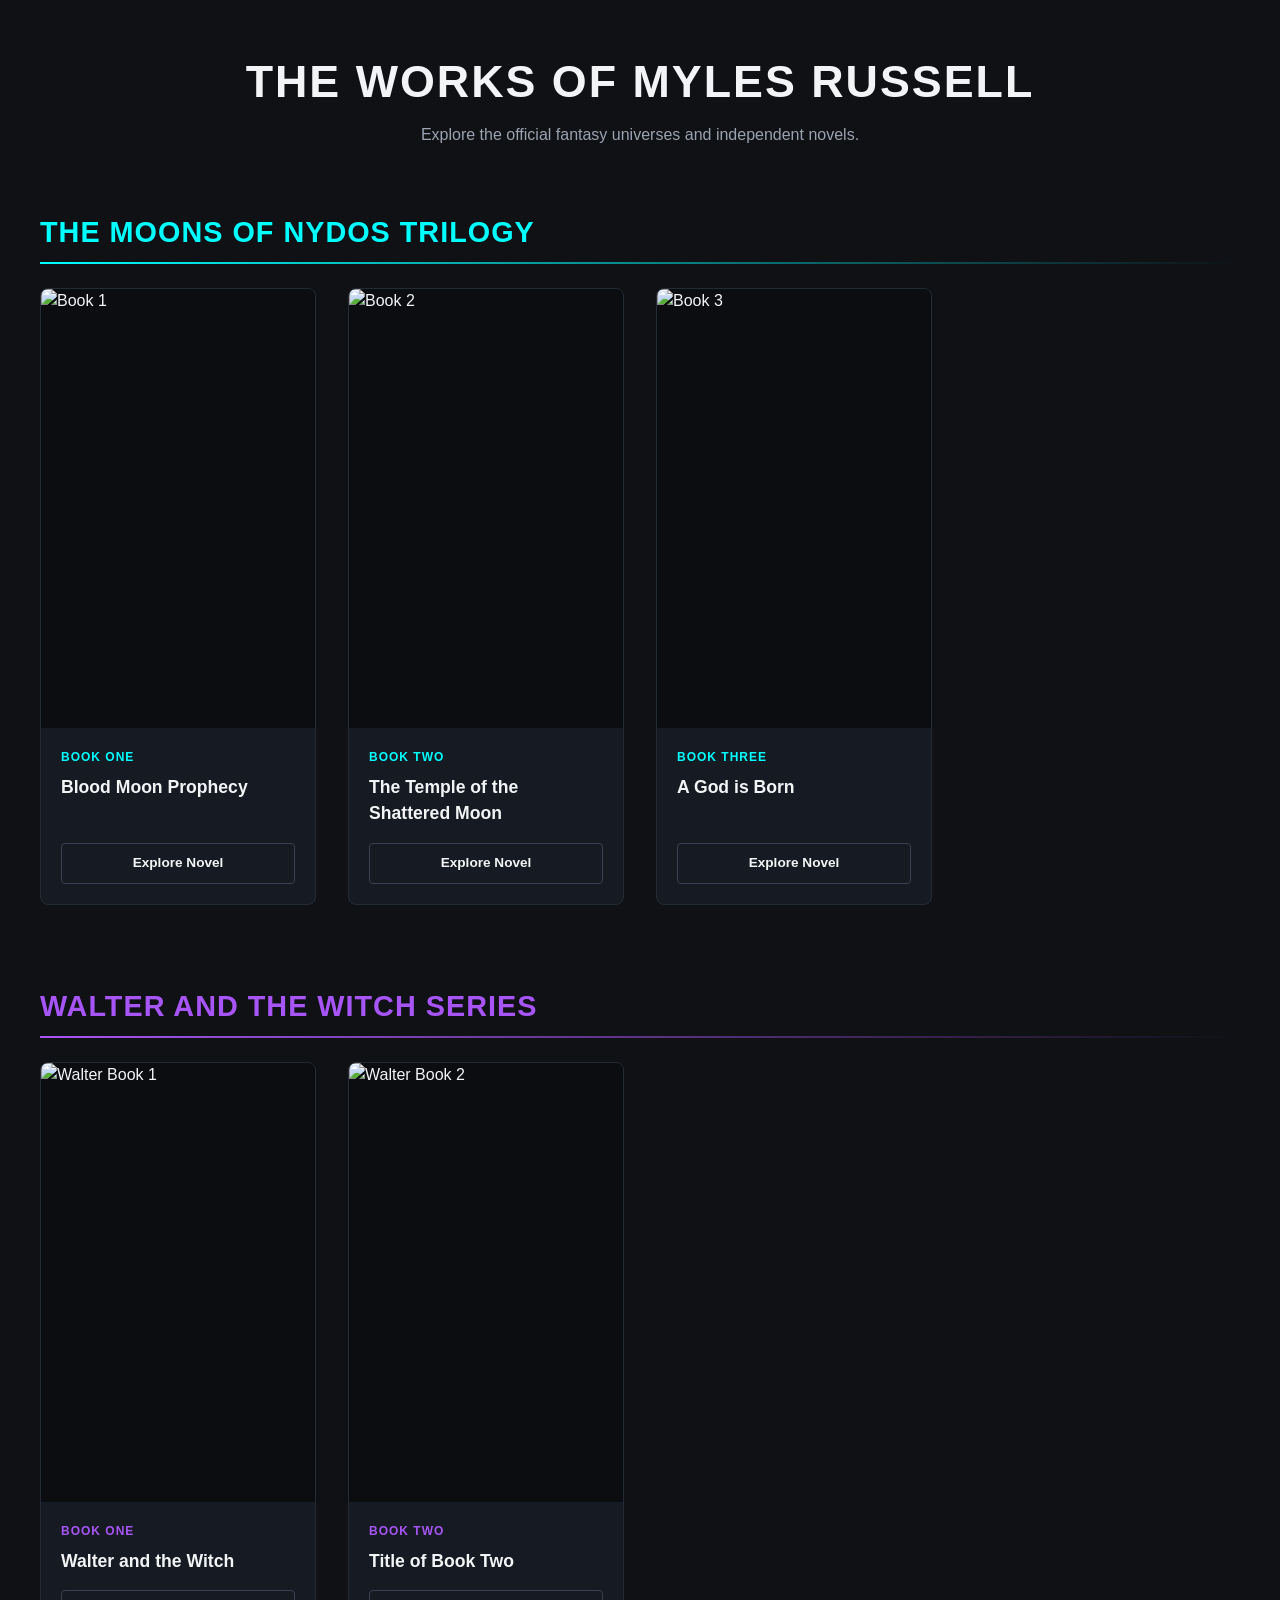
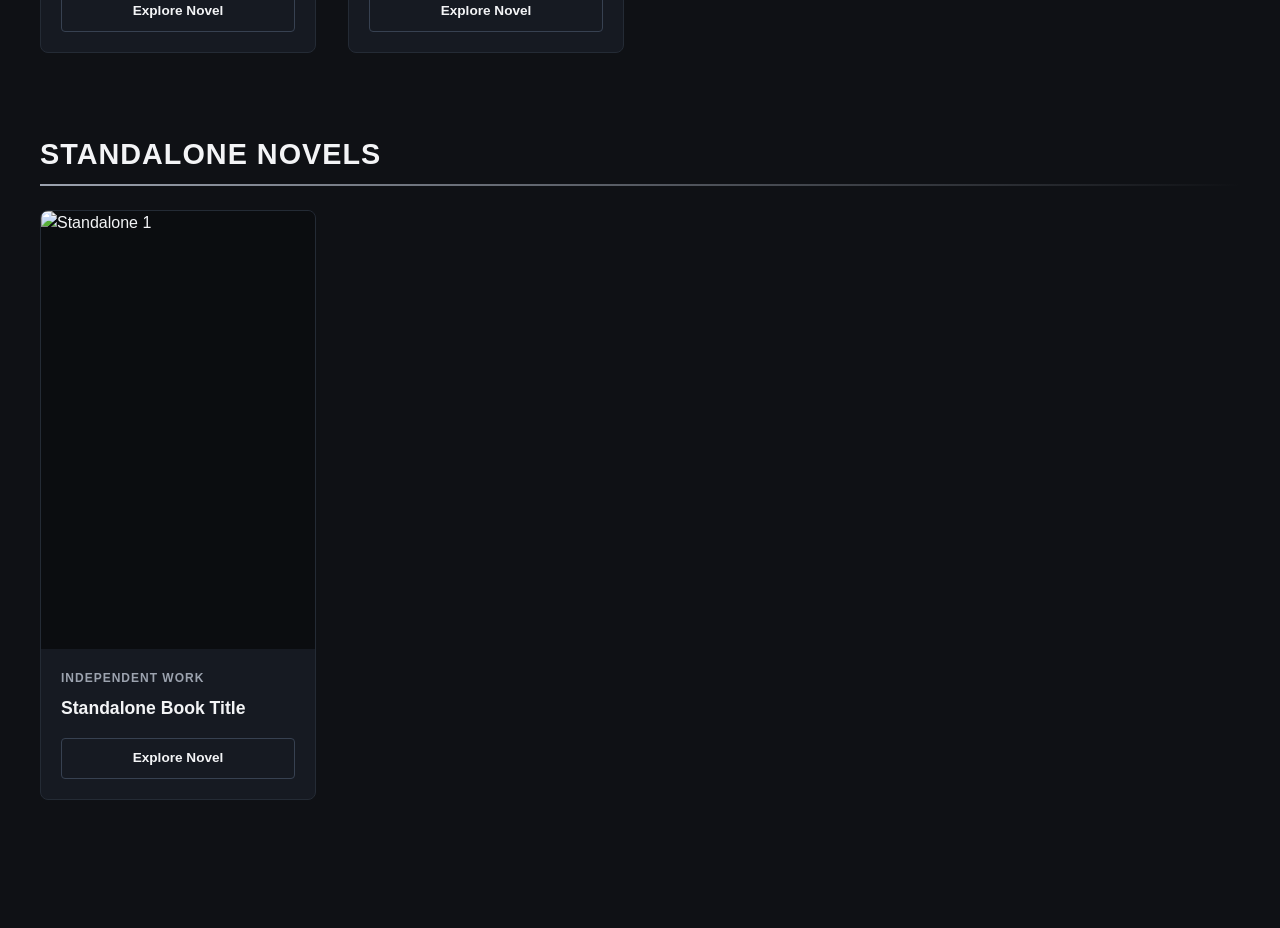
==== books.html @ 8c3e8c3d "Create books.html" ====
<!DOCTYPE html>
<html lang="en">
<head>
    <meta charset="UTF-8">
    <meta name="viewport" content="width=device-width, initial-scale=1.0">
    <title>Books & Series | Myles Russell</title>
    <link rel="preconnect" href="https://googleapis.com">
    <link rel="preconnect" href="https://gstatic.com" crossorigin>
    <link href="https://googleapis.com/css2?family=Inter:wght@400;600;700&display=swap" rel="stylesheet">
    
    <style>
        :root {
            --bg-dark: #0f1115;
            --card-bg: #161a22;
            --nydos-aqua: #00ffff;
            --druid-gold: #d4af37;
            --witch-purple: #a855f7; /* Custom universe color for Walter & The Witch */
            --text-light: #f3f4f6;
            --text-muted: #9ca3af;
        }

        * { box-sizing: border-box; margin: 0; padding: 0; }

        body {
            font-family: 'Inter', sans-serif;
            background-color: var(--bg-dark);
            color: var(--text-light);
            padding: 3rem 1rem;
            line-height: 1.5;
        }

        .container { max-width: 1200px; margin: 0 auto; }

        header.main-header {
            text-align: center;
            margin-bottom: 4rem;
        }

        header.main-header h1 {
            font-size: 2.8rem;
            letter-spacing: 2px;
            text-transform: uppercase;
            margin-bottom: 0.5rem;
        }

        /* Universe Section Styling */
        .series-section {
            margin-bottom: 5rem;
        }

        .section-title {
            font-size: 1.8rem;
            text-transform: uppercase;
            letter-spacing: 1px;
            margin-bottom: 1.5rem;
            padding-bottom: 0.5rem;
            border-bottom: 2px solid #242b35;
        }

        /* Color accents per universe heading */
        .nydos-heading { color: var(--nydos-aqua); border-image: linear-gradient(to right, var(--nydos-aqua), transparent) 1; }
        .witch-heading { color: var(--witch-purple); border-image: linear-gradient(to right, var(--witch-purple), transparent) 1; }
        .standalone-heading { color: var(--text-light); border-image: linear-gradient(to right, var(--text-muted), transparent) 1; }

        /* The Grid System */
        .book-grid {
            display: grid;
            grid-template-columns: repeat(auto-fill, minmax(220px, 1fr));
            gap: 2rem;
        }

        .book-card {
            background-color: var(--card-bg);
            border: 1px solid #242b35;
            border-radius: 8px;
            overflow: hidden;
            display: flex;
            flex-direction: column;
            transition: transform 0.2s ease, border-color 0.2s ease;
        }

        .book-card:hover { transform: translateY(-5px); }
        .nydos-card:hover { border-color: var(--nydos-aqua); }
        .witch-card:hover { border-color: var(--witch-purple); }
        .standalone-card:hover { border-color: var(--druid-gold); }

        .cover-wrapper {
            position: relative;
            width: 100%;
            padding-top: 160%;
            background-color: #0b0d10;
        }

        .cover-wrapper img {
            position: absolute; top: 0; left: 0; width: 100%; height: 100%; object-fit: cover;
        }

        .book-info {
            padding: 1.25rem;
            display: flex;
            flex-direction: column;
            flex-grow: 1;
        }

        .series-badge {
            font-size: 0.75rem;
            font-weight: 700;
            text-transform: uppercase;
            letter-spacing: 1px;
            margin-bottom: 0.5rem;
        }

        .nydos-badge { color: var(--nydos-aqua); }
        .witch-badge { color: var(--witch-purple); }
        .standalone-badge { color: var(--text-muted); }

        .book-title {
            font-size: 1.1rem;
            color: var(--text-light);
            margin-bottom: 1rem;
            font-weight: 600;
        }

        .book-btn {
            margin-top: auto;
            display: block;
            text-align: center;
            background-color: transparent;
            color: var(--text-light);
            border: 1px solid #374151;
            padding: 0.6rem;
            border-radius: 4px;
            text-decoration: none;
            font-size: 0.85rem;
            font-weight: 600;
            transition: all 0.2s ease;
        }

        .nydos-card .book-btn:hover { background-color: var(--nydos-aqua); color: var(--bg-dark); border-color: var(--nydos-aqua); }
        .witch-card .book-btn:hover { background-color: var(--witch-purple); color: var(--text-light); border-color: var(--witch-purple); }
        .standalone-card .book-btn:hover { background-color: var(--druid-gold); color: var(--bg-dark); border-color: var(--druid-gold); }
    </style>
</head>
<body>

    <div class="container">
        <header class="main-header">
            <h1>The Works of Myles Russell</h1>
            <p style="color: var(--text-muted);">Explore the official fantasy universes and independent novels.</p>
        </header>

        <!-- UNIVERSE 1: THE MOONS OF NYDOS -->
        <section class="series-section">
            <h2 class="section-title nydos-heading">The Moons of Nydos Trilogy</h2>
            <div class="book-grid">
                <div class="book-card nydos-card">
                    <div class="cover-wrapper"><img src="blood-moon-prophecy.png" alt="Book 1"></div>
                    <div class="book-info">
                        <span class="series-badge nydos-badge">Book One</span>
                        <h3 class="book-title">Blood Moon Prophecy</h3>
                        <a href="#" class="book-btn">Explore Novel</a>
                    </div>
                </div>
                <div class="book-card nydos-card">
                    <div class="cover-wrapper"><img src="placeholder-cover.png" alt="Book 2"></div>
                    <div class="book-info">
                        <span class="series-badge nydos-badge">Book Two</span>
                        <h3 class="book-title">The Temple of the Shattered Moon</h3>
                        <a href="#" class="book-btn">Explore Novel</a>
                    </div>
                </div>
                <div class="book-card nydos-card">
                    <div class="cover-wrapper"><img src="placeholder-cover.png" alt="Book 3"></div>
                    <div class="book-info">
                        <span class="series-badge nydos-badge">Book Three</span>
                        <h3 class="book-title">A God is Born</h3>
                        <a href="#" class="book-btn">Explore Novel</a>
                    </div>
                </div>
            </div>
        </section>

        <!-- UNIVERSE 2: WALTER AND THE WITCH -->
        <section class="series-section">
            <h2 class="section-title witch-heading">Walter and the Witch Series</h2>
            <div class="book-grid">
                <div class="book-card witch-card">
                    <div class="cover-wrapper"><img src="placeholder-cover.png" alt="Walter Book 1"></div>
                    <div class="book-info">
                        <span class="series-badge witch-badge">Book One</span>
                        <h3 class="book-title">Walter and the Witch</h3>
                        <a href="#" class="book-btn">Explore Novel</a>
                    </div>
                </div>
                <div class="book-card witch-card">
                    <div class="cover-wrapper"><img src="placeholder-cover.png" alt="Walter Book 2"></div>
                    <div class="book-info">
                        <span class="series-badge witch-badge">Book Two</span>
                        <h3 class="book-title">Title of Book Two</h3>
                        <a href="#" class="book-btn">Explore Novel</a>
                    </div>
                </div>
                <!-- Duplicate this card block to add books 3 through 12 -->
            </div>
        </section>

        <!-- SECTION 3: STANDALONE NOVELS -->
        <section class="series-section">
            <h2 class="section-title standalone-heading">Standalone Novels</h2>
            <div class="book-grid">
                <div class="book-card standalone-card">
                    <div class="cover-wrapper"><img src="placeholder-cover.png" alt="Standalone 1"></div>
                    <div class="book-info">
                        <span class="series-badge standalone-badge">Independent Work</span>
                        <h3 class="book-title">Standalone Book Title</h3>
                        <a href="#" class="book-btn">Explore Novel</a>
                    </div>
                </div>
            </div>
        </section>

    </div>

</body>
</html>
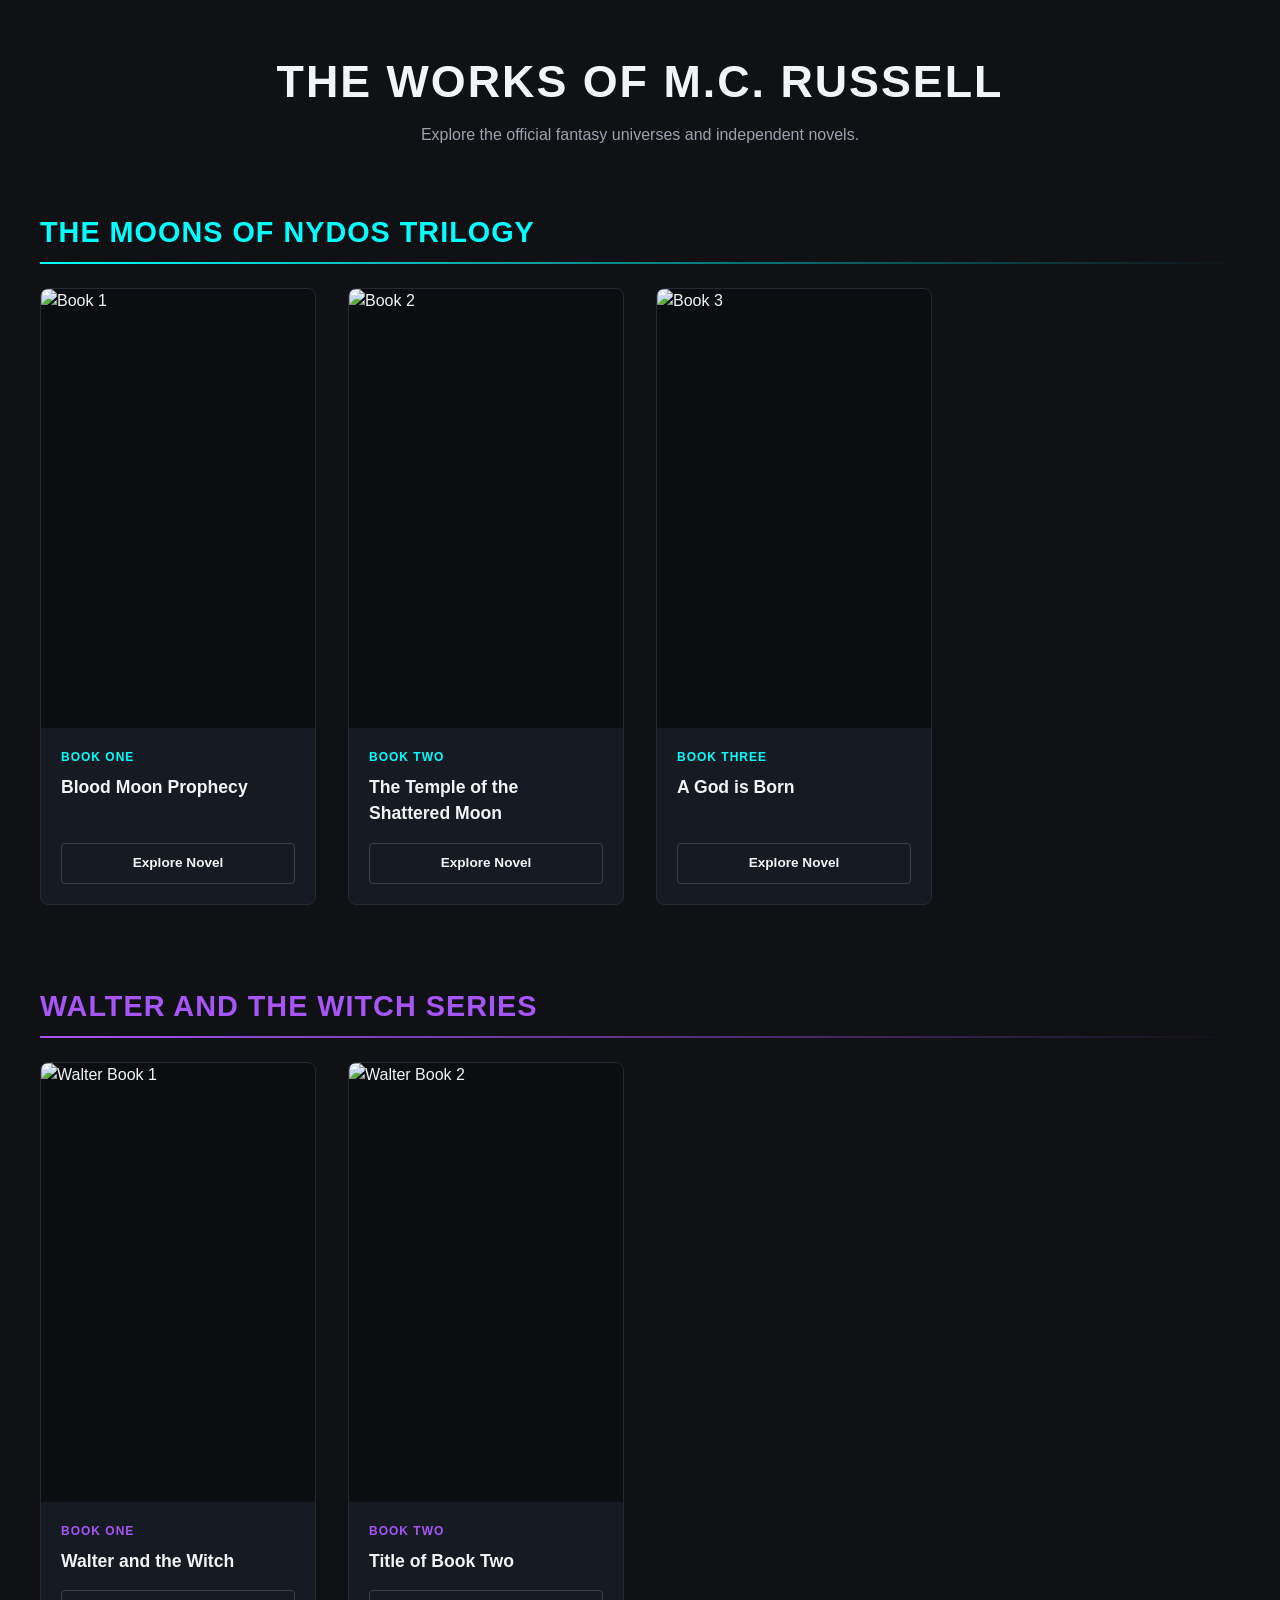
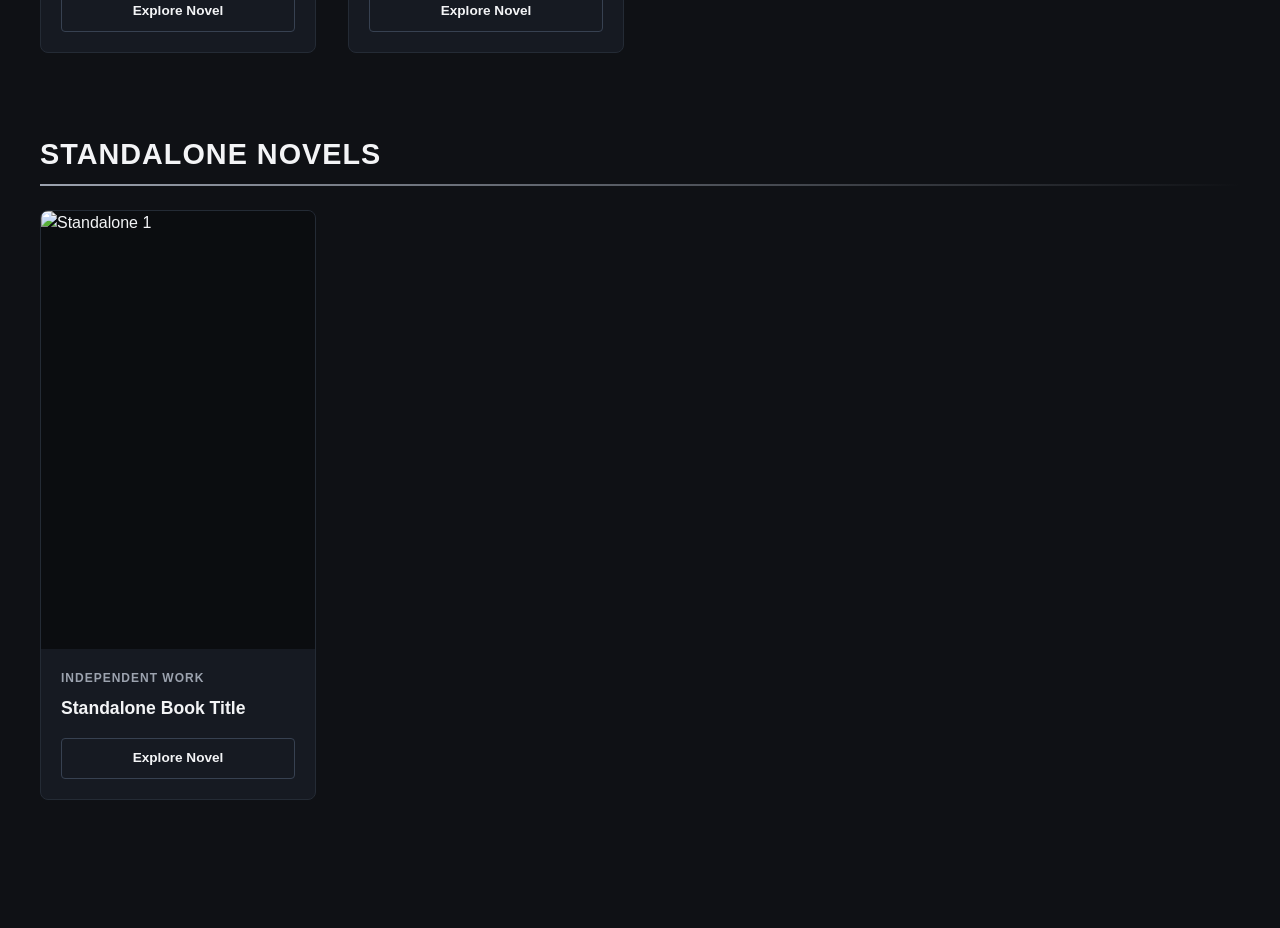
==== commit 7eb4ef1c: "Update books.html" ====
--- a/books.html
+++ b/books.html
@@ -3,7 +3,7 @@
 <head>
     <meta charset="UTF-8">
     <meta name="viewport" content="width=device-width, initial-scale=1.0">
-    <title>Books & Series | Myles Russell</title>
+    <title>Books & Series | M.C. Russell</title>
     <link rel="preconnect" href="https://googleapis.com">
     <link rel="preconnect" href="https://gstatic.com" crossorigin>
     <link href="https://googleapis.com/css2?family=Inter:wght@400;600;700&display=swap" rel="stylesheet">
@@ -145,7 +145,7 @@
 
     <div class="container">
         <header class="main-header">
-            <h1>The Works of Myles Russell</h1>
+            <h1>The Works of M.C. Russell</h1>
             <p style="color: var(--text-muted);">Explore the official fantasy universes and independent novels.</p>
         </header>
 
